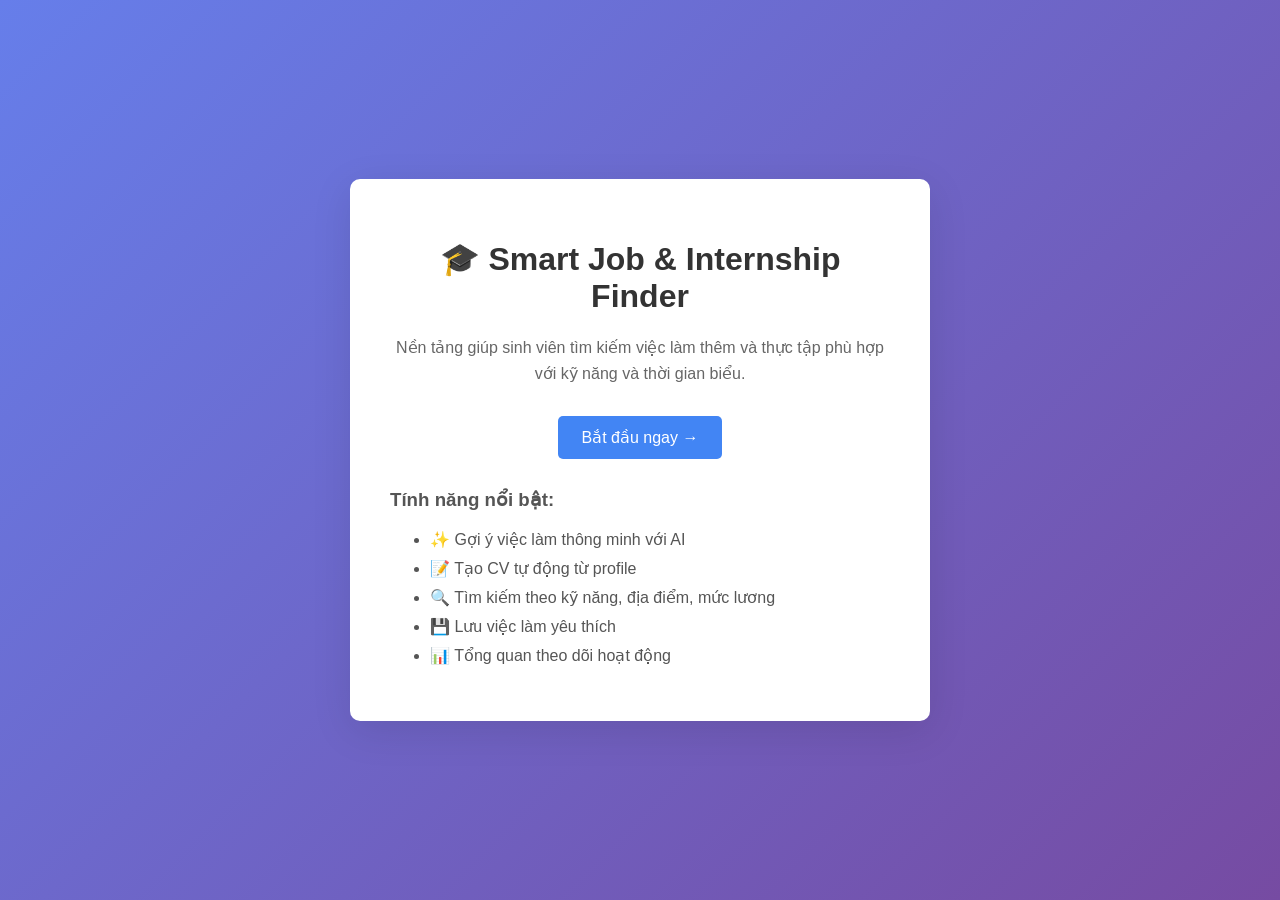
==== templates/index.html @ 48f8b65f "Update branding, unified navbars, localization, and added fullscreen CV preview" ====
<!DOCTYPE html>
<html lang="vi">

<head>
    <meta charset="UTF-8">
    <meta name="viewport" content="width=device-width, initial-scale=1.0">
    <title>Smart Job Finder - Trang chủ</title>
    <style>
        body {
            font-family: 'Segoe UI', Tahoma, Geneva, Verdana, sans-serif;
            margin: 0;
            padding: 0;
            background: linear-gradient(135deg, #667eea 0%, #764ba2 100%);
            min-height: 100vh;
            display: flex;
            align-items: center;
            justify-content: center;
        }

        .container {
            background: white;
            border-radius: 10px;
            box-shadow: 0 10px 40px rgba(0, 0, 0, 0.1);
            padding: 40px;
            max-width: 500px;
            width: 90%;
            text-align: center;
        }

        h1 {
            color: #333;
            margin-bottom: 20px;
        }

        p {
            color: #666;
            margin-bottom: 30px;
            line-height: 1.6;
        }

        .btn-google {
            display: inline-block;
            background: #4285f4;
            color: white;
            text-decoration: none;
            padding: 12px 24px;
            border-radius: 5px;
            font-weight: 500;
            transition: background 0.3s;
        }

        .btn-google:hover {
            background: #3367d6;
        }

        .features {
            margin-top: 30px;
            text-align: left;
            color: #555;
        }

        .features li {
            margin-bottom: 10px;
        }
    </style>
</head>

<body>
    <div class="container">
        <h1>🎓 Smart Job & Internship Finder</h1>
        <p>Nền tảng giúp sinh viên tìm kiếm việc làm thêm và thực tập phù hợp với kỹ năng và thời gian biểu.</p>

        <a href="{{ url_for('login') }}" class="btn-google">
            Bắt đầu ngay →
        </a>

        <div class="features">
            <h3>Tính năng nổi bật:</h3>
            <ul>
                <li>✨ Gợi ý việc làm thông minh với AI</li>
                <li>📝 Tạo CV tự động từ profile</li>
                <li>🔍 Tìm kiếm theo kỹ năng, địa điểm, mức lương</li>
                <li>💾 Lưu việc làm yêu thích</li>
                <li>📊 Tổng quan theo dõi hoạt động</li>
            </ul>
        </div>
    </div>
</body>

</html>
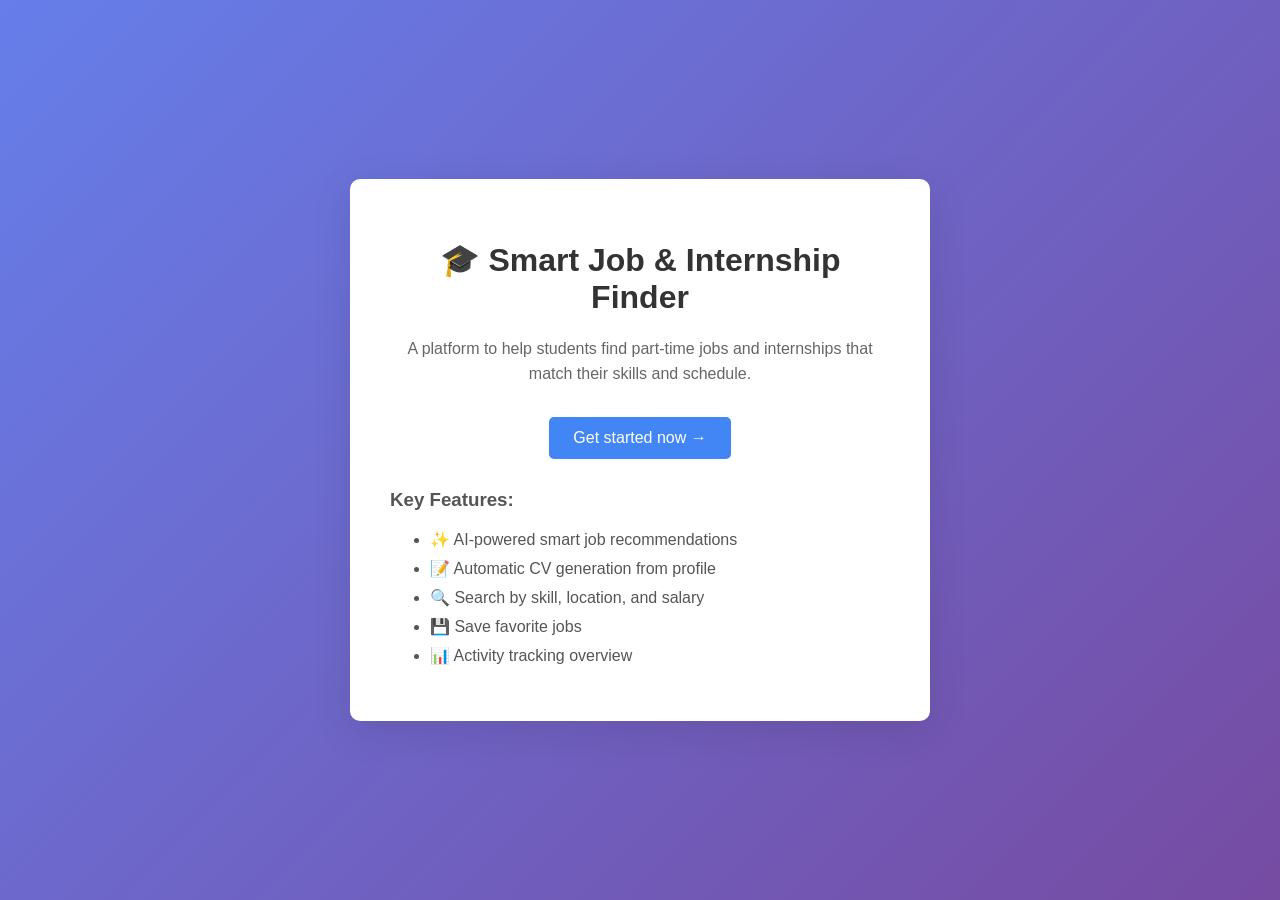
==== commit 7d61c673: "Fix HTML validation errors with Jinja in templates" ====
--- a/templates/index.html
+++ b/templates/index.html
@@ -1,10 +1,10 @@
 <!DOCTYPE html>
-<html lang="vi">
+<html lang="en">
 
 <head>
     <meta charset="UTF-8">
     <meta name="viewport" content="width=device-width, initial-scale=1.0">
-    <title>Smart Job Finder - Trang chủ</title>
+    <title>Smart Job Finder - Home</title>
     <style>
         body {
             font-family: 'Segoe UI', Tahoma, Geneva, Verdana, sans-serif;
@@ -68,20 +68,20 @@
 <body>
     <div class="container">
         <h1>🎓 Smart Job & Internship Finder</h1>
-        <p>Nền tảng giúp sinh viên tìm kiếm việc làm thêm và thực tập phù hợp với kỹ năng và thời gian biểu.</p>
+        <p>A platform to help students find part-time jobs and internships that match their skills and schedule.</p>
 
         <a href="{{ url_for('login') }}" class="btn-google">
-            Bắt đầu ngay →
+            Get started now →
         </a>
 
         <div class="features">
-            <h3>Tính năng nổi bật:</h3>
+            <h3>Key Features:</h3>
             <ul>
-                <li>✨ Gợi ý việc làm thông minh với AI</li>
-                <li>📝 Tạo CV tự động từ profile</li>
-                <li>🔍 Tìm kiếm theo kỹ năng, địa điểm, mức lương</li>
-                <li>💾 Lưu việc làm yêu thích</li>
-                <li>📊 Tổng quan theo dõi hoạt động</li>
+                <li>✨ AI-powered smart job recommendations</li>
+                <li>📝 Automatic CV generation from profile</li>
+                <li>🔍 Search by skill, location, and salary</li>
+                <li>💾 Save favorite jobs</li>
+                <li>📊 Activity tracking overview</li>
             </ul>
         </div>
     </div>
